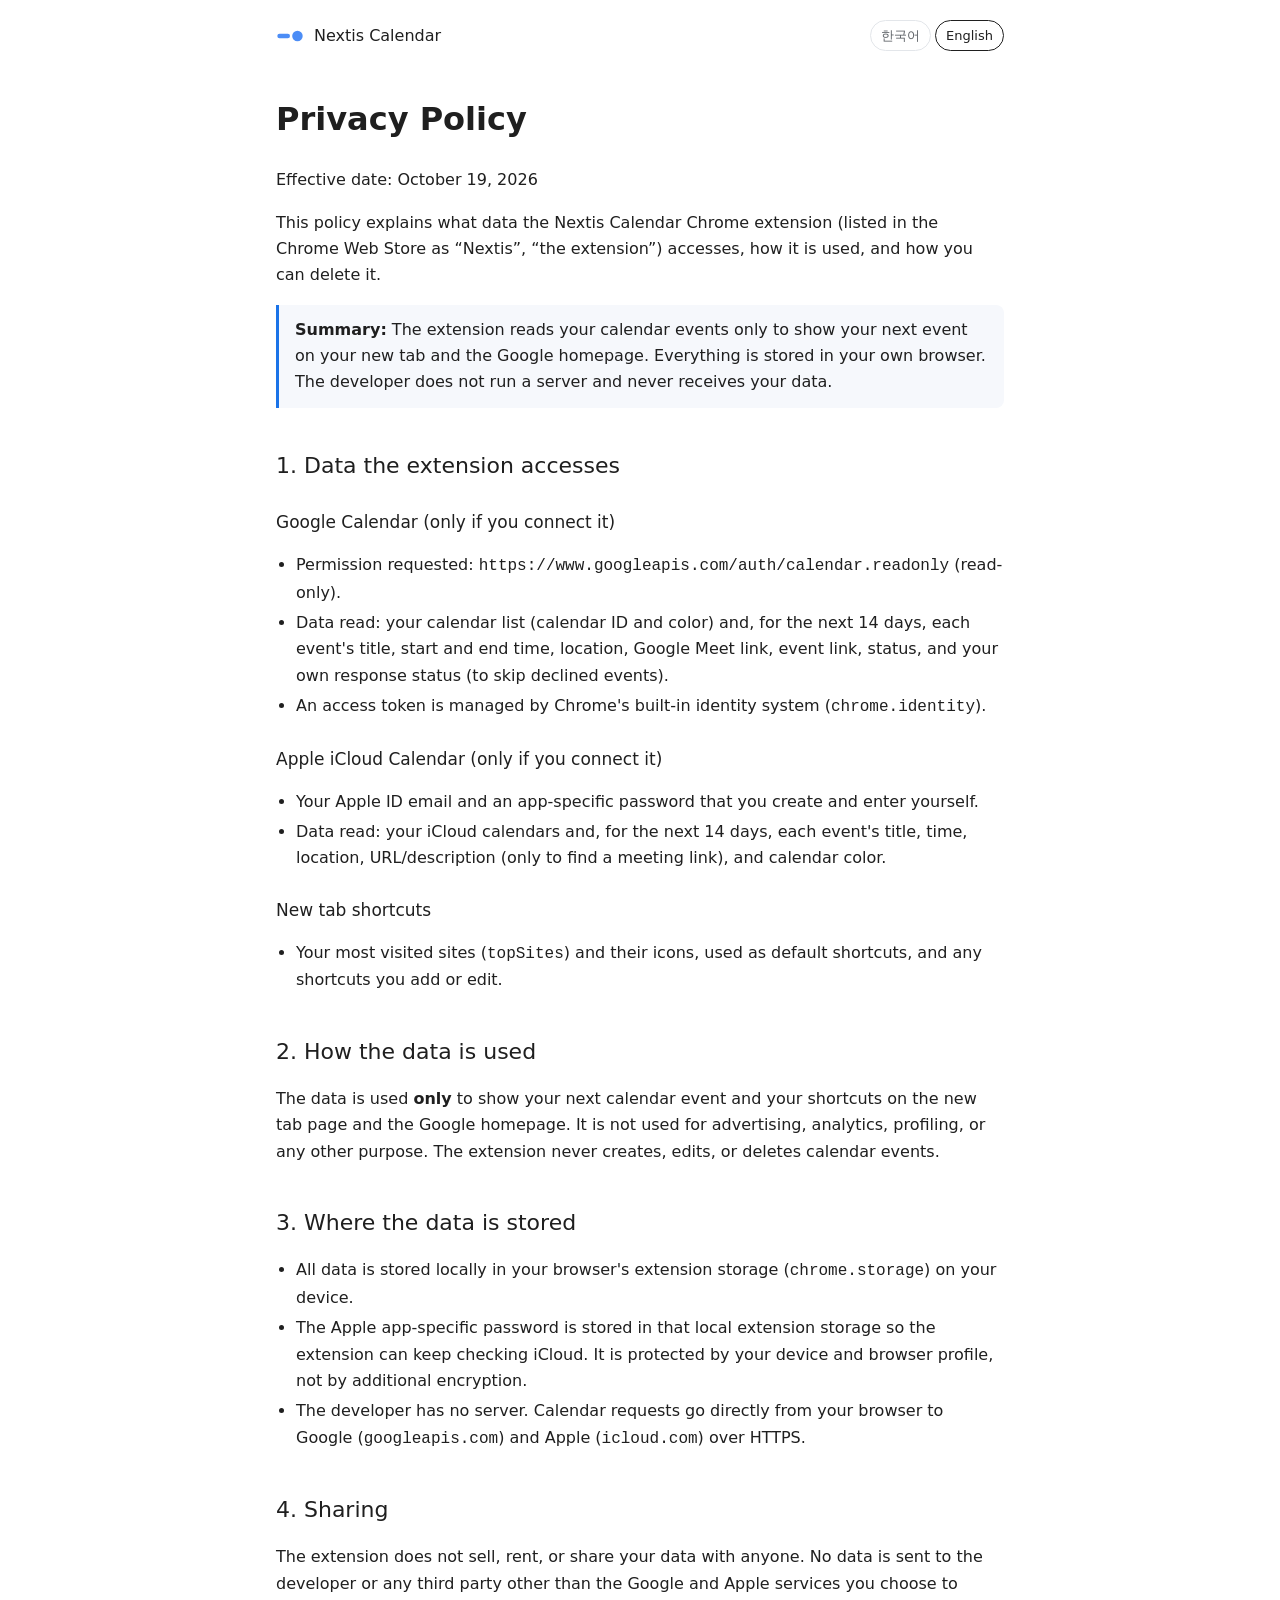
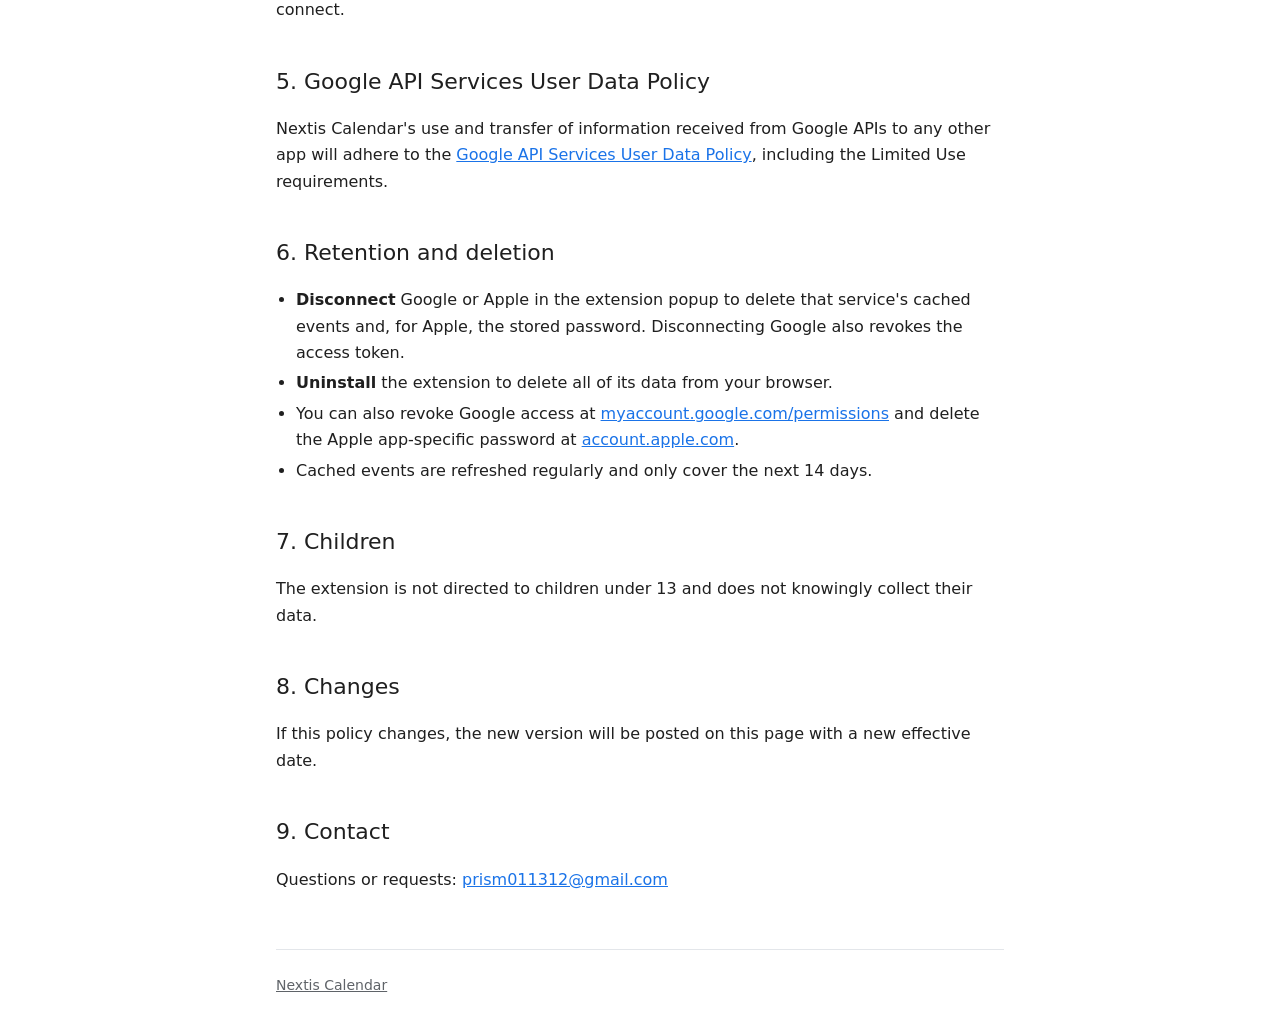
==== privacy.html @ 5a08582a "Add Nextis Calendar homepage and privacy policy Co-Authored-By: Claude Opus 5.5 <noreply@anthropic.c" ====
<!doctype html>
<html lang="en">
<head>
  <meta charset="utf-8">
  <meta name="viewport" content="width=device-width, initial-scale=1">
  <title>Privacy Policy — Nextis Calendar</title>
  <meta name="title-en" content="Privacy Policy — Nextis Calendar">
  <meta name="title-ko" content="개인정보처리방침 — Nextis Calendar">
  <link rel="icon" href="logo.svg">
  <link rel="stylesheet" href="style.css">
</head>
<body>
  <div class="wrap">
    <header class="top">
      <a class="brand" href="./"><img src="logo.svg" alt="">Nextis Calendar</a>
      <div class="lang" role="group" aria-label="Language">
        <button type="button" value="ko">한국어</button>
        <button type="button" value="en">English</button>
      </div>
    </header>

    <!-- English -->
    <main data-lang="en">
      <h1>Privacy Policy</h1>
      <p>Effective date: October 19, 2026</p>
      <p>This policy explains what data the Nextis Calendar Chrome extension (listed in the Chrome Web Store as “Nextis”, “the extension”) accesses, how it is used, and how you can delete it.</p>

      <p class="note"><b>Summary:</b> The extension reads your calendar events only to show your next event on your new tab and the Google homepage. Everything is stored in your own browser. The developer does not run a server and never receives your data.</p>

      <h2>1. Data the extension accesses</h2>
      <h3>Google Calendar (only if you connect it)</h3>
      <ul>
        <li>Permission requested: <code>https://www.googleapis.com/auth/calendar.readonly</code> (read-only).</li>
        <li>Data read: your calendar list (calendar ID and color) and, for the next 14 days, each event's title, start and end time, location, Google Meet link, event link, status, and your own response status (to skip declined events).</li>
        <li>An access token is managed by Chrome's built-in identity system (<code>chrome.identity</code>).</li>
      </ul>
      <h3>Apple iCloud Calendar (only if you connect it)</h3>
      <ul>
        <li>Your Apple ID email and an app-specific password that you create and enter yourself.</li>
        <li>Data read: your iCloud calendars and, for the next 14 days, each event's title, time, location, URL/description (only to find a meeting link), and calendar color.</li>
      </ul>
      <h3>New tab shortcuts</h3>
      <ul>
        <li>Your most visited sites (<code>topSites</code>) and their icons, used as default shortcuts, and any shortcuts you add or edit.</li>
      </ul>

      <h2>2. How the data is used</h2>
      <p>The data is used <b>only</b> to show your next calendar event and your shortcuts on the new tab page and the Google homepage. It is not used for advertising, analytics, profiling, or any other purpose. The extension never creates, edits, or deletes calendar events.</p>

      <h2>3. Where the data is stored</h2>
      <ul>
        <li>All data is stored locally in your browser's extension storage (<code>chrome.storage</code>) on your device.</li>
        <li>The Apple app-specific password is stored in that local extension storage so the extension can keep checking iCloud. It is protected by your device and browser profile, not by additional encryption.</li>
        <li>The developer has no server. Calendar requests go directly from your browser to Google (<code>googleapis.com</code>) and Apple (<code>icloud.com</code>) over HTTPS.</li>
      </ul>

      <h2>4. Sharing</h2>
      <p>The extension does not sell, rent, or share your data with anyone. No data is sent to the developer or any third party other than the Google and Apple services you choose to connect.</p>

      <h2>5. Google API Services User Data Policy</h2>
      <p>Nextis Calendar's use and transfer of information received from Google APIs to any other app will adhere to the <a href="https://developers.google.com/terms/api-services-user-data-policy">Google API Services User Data Policy</a>, including the Limited Use requirements.</p>

      <h2>6. Retention and deletion</h2>
      <ul>
        <li><b>Disconnect</b> Google or Apple in the extension popup to delete that service's cached events and, for Apple, the stored password. Disconnecting Google also revokes the access token.</li>
        <li><b>Uninstall</b> the extension to delete all of its data from your browser.</li>
        <li>You can also revoke Google access at <a href="https://myaccount.google.com/permissions">myaccount.google.com/permissions</a> and delete the Apple app-specific password at <a href="https://account.apple.com/account/manage">account.apple.com</a>.</li>
        <li>Cached events are refreshed regularly and only cover the next 14 days.</li>
      </ul>

      <h2>7. Children</h2>
      <p>The extension is not directed to children under 13 and does not knowingly collect their data.</p>

      <h2>8. Changes</h2>
      <p>If this policy changes, the new version will be posted on this page with a new effective date.</p>

      <h2>9. Contact</h2>
      <p>Questions or requests: <a href="mailto:prism011312@gmail.com">prism011312@gmail.com</a></p>
    </main>

    <!-- 한국어 -->
    <main data-lang="ko">
      <h1>개인정보처리방침</h1>
      <p>시행일: 2026년 10월 19일</p>
      <p>이 방침은 Nextis Calendar 크롬 확장 프로그램(크롬 웹 스토어 이름 “Nextis”, 이하 “확장 프로그램”)이 어떤 데이터에 접근하고, 어떻게 사용하며, 어떻게 삭제할 수 있는지 설명합니다.</p>

      <p class="note"><b>요약:</b> 확장 프로그램은 새 탭과 구글 첫 화면에 다음 일정을 보여주기 위해서만 캘린더 일정을 읽습니다. 모든 데이터는 사용자의 브라우저 안에 저장됩니다. 개발자는 서버를 운영하지 않으며 사용자의 데이터를 받지 않습니다.</p>

      <h2>1. 접근하는 데이터</h2>
      <h3>Google 캘린더 (연결한 경우에만)</h3>
      <ul>
        <li>요청 권한: <code>https://www.googleapis.com/auth/calendar.readonly</code> (읽기 전용)</li>
        <li>읽는 데이터: 캘린더 목록(캘린더 ID와 색상), 그리고 앞으로 14일 동안의 일정별 제목, 시작·종료 시간, 장소, Google Meet 링크, 일정 링크, 상태, 본인의 참석 응답(거절한 일정을 빼기 위해)</li>
        <li>접근 토큰은 크롬에 내장된 계정 기능(<code>chrome.identity</code>)이 관리합니다.</li>
      </ul>
      <h3>Apple iCloud 캘린더 (연결한 경우에만)</h3>
      <ul>
        <li>사용자가 직접 만들어 입력한 Apple ID 이메일과 앱 전용 암호</li>
        <li>읽는 데이터: iCloud 캘린더 목록, 그리고 앞으로 14일 동안의 일정별 제목, 시간, 장소, URL·설명(회의 링크를 찾기 위해서만), 캘린더 색상</li>
      </ul>
      <h3>새 탭 바로가기</h3>
      <ul>
        <li>기본 바로가기로 쓰는 자주 방문한 사이트(<code>topSites</code>)와 그 아이콘, 그리고 사용자가 추가·수정한 바로가기</li>
      </ul>

      <h2>2. 데이터 사용 목적</h2>
      <p>데이터는 새 탭과 구글 첫 화면에 다음 일정과 바로가기를 보여주는 데<b>만</b> 사용됩니다. 광고, 분석, 프로파일링 등 다른 목적으로는 사용하지 않습니다. 확장 프로그램은 캘린더 일정을 만들거나 고치거나 지우지 않습니다.</p>

      <h2>3. 저장 위치</h2>
      <ul>
        <li>모든 데이터는 사용자 기기의 브라우저 확장 프로그램 저장소(<code>chrome.storage</code>)에만 저장됩니다.</li>
        <li>Apple 앱 전용 암호는 iCloud를 계속 확인하기 위해 이 저장소에 보관됩니다. 기기와 브라우저 프로필의 보호를 받으며, 별도로 추가 암호화하지는 않습니다.</li>
        <li>개발자는 서버를 운영하지 않습니다. 캘린더 요청은 사용자 브라우저에서 Google(<code>googleapis.com</code>)과 Apple(<code>icloud.com</code>)로 HTTPS를 통해 직접 전송됩니다.</li>
      </ul>

      <h2>4. 제3자 제공</h2>
      <p>확장 프로그램은 사용자의 데이터를 판매·대여·공유하지 않습니다. 사용자가 직접 연결한 Google, Apple 서비스 외에는 개발자를 포함한 누구에게도 데이터를 보내지 않습니다.</p>

      <h2>5. Google API 서비스 사용자 데이터 정책</h2>
      <p>Nextis Calendar가 Google API로부터 받은 정보를 사용하고 다른 앱으로 전송하는 것은 제한적 사용(Limited Use) 요구사항을 포함한 <a href="https://developers.google.com/terms/api-services-user-data-policy">Google API 서비스 사용자 데이터 정책</a>을 준수합니다.</p>

      <h2>6. 보관 기간과 삭제</h2>
      <ul>
        <li>확장 프로그램 팝업에서 Google 또는 Apple <b>연결 해제</b>를 누르면 해당 서비스의 저장된 일정과(Apple의 경우) 저장된 암호가 삭제됩니다. Google 연결 해제 시 접근 토큰도 폐기됩니다.</li>
        <li>확장 프로그램을 <b>삭제</b>하면 브라우저에 저장된 모든 데이터가 지워집니다.</li>
        <li><a href="https://myaccount.google.com/permissions">myaccount.google.com/permissions</a>에서 Google 접근 권한을, <a href="https://account.apple.com/account/manage">account.apple.com</a>에서 Apple 앱 전용 암호를 직접 폐기할 수도 있습니다.</li>
        <li>저장된 일정은 주기적으로 갱신되며 앞으로 14일치만 보관합니다.</li>
      </ul>

      <h2>7. 아동</h2>
      <p>확장 프로그램은 만 13세 미만 아동을 대상으로 하지 않으며, 아동의 데이터를 알면서 수집하지 않습니다.</p>

      <h2>8. 변경</h2>
      <p>방침이 바뀌면 이 페이지에 새 시행일과 함께 게시합니다.</p>

      <h2>9. 문의</h2>
      <p>문의 및 요청: <a href="mailto:prism011312@gmail.com">prism011312@gmail.com</a></p>
    </main>

    <footer>
      <a href="./">Nextis Calendar</a>
    </footer>
  </div>
  <script src="lang.js"></script>
</body>
</html>
---- style.css ----
:root {
  --fg: #1f1f1f;
  --muted: #5f6368;
  --bg: #ffffff;
  --card: #f6f8fc;
  --line: #e3e6ea;
  --accent: #1a73e8;
  --dot: #4c8df6;
  color-scheme: light;
}
@media (prefers-color-scheme: dark) {
  :root {
    --fg: #e8eaed;
    --muted: #9aa0a6;
    --bg: #17181b;
    --card: #202124;
    --line: #34363a;
    --accent: #8ab4f8;
    color-scheme: dark;
  }
}

* { box-sizing: border-box; }

body {
  margin: 0;
  background: var(--bg);
  color: var(--fg);
  font: 16px/1.65 "Google Sans", Roboto, "Apple SD Gothic Neo", "Malgun Gothic", system-ui, sans-serif;
  word-break: keep-all;
}

a { color: var(--accent); }

.wrap {
  max-width: 760px;
  margin: 0 auto;
  padding: 0 16px;
}

header.top {
  display: flex;
  align-items: center;
  justify-content: space-between;
  gap: 12px;
  padding: 20px 0;
}
.brand {
  display: flex;
  align-items: center;
  gap: 10px;
  color: var(--fg);
  text-decoration: none;
  font-weight: 500;
}
.brand img { width: 28px; height: 28px; }

.lang {
  display: flex;
  gap: 4px;
}
.lang button {
  padding: 4px 10px;
  border: 1px solid var(--line);
  border-radius: 999px;
  background: transparent;
  color: var(--muted);
  font: inherit;
  font-size: 13px;
  cursor: pointer;
}
.lang button[aria-pressed="true"] { color: var(--fg); border-color: var(--fg); }

/* JS가 없으면 두 언어 모두 보이고, 있으면 고른 언어만 보인다 */
html.js [data-lang]:not(.active) { display: none; }

.hero { padding: 48px 0 32px; }
.hero h1 { margin: 0 0 8px; font-size: 40px; font-weight: 500; line-height: 1.2; }
.hero p { margin: 0; font-size: 18px; color: var(--muted); }

.demo {
  margin: 32px 0 8px;
  padding: 40px 16px;
  border: 1px solid var(--line);
  border-radius: 16px;
  background: var(--card);
  text-align: center;
}
.demo .label { color: #e8336d; font-size: 14px; font-weight: 500; }
.demo .title { font-size: 32px; line-height: 1.25; margin: 4px 0; }
.demo .meta { color: var(--muted); font-size: 14px; }

h2 { margin: 40px 0 12px; font-size: 22px; font-weight: 500; }
h3 { margin: 24px 0 8px; font-size: 17px; font-weight: 500; }
ul { padding-left: 20px; }
li { margin: 4px 0; }

.cta {
  display: inline-block;
  margin-top: 20px;
  padding: 10px 20px;
  border-radius: 999px;
  background: var(--accent);
  color: var(--bg);
  text-decoration: none;
  font-weight: 500;
}

.note {
  padding: 12px 16px;
  border-left: 3px solid var(--accent);
  background: var(--card);
  border-radius: 0 8px 8px 0;
}

footer {
  margin: 56px 0 0;
  padding: 24px 0 40px;
  border-top: 1px solid var(--line);
  color: var(--muted);
  font-size: 14px;
}
footer a { color: inherit; }

@media (max-width: 600px) {
  .hero h1 { font-size: 30px; }
  .demo .title { font-size: 24px; }
}
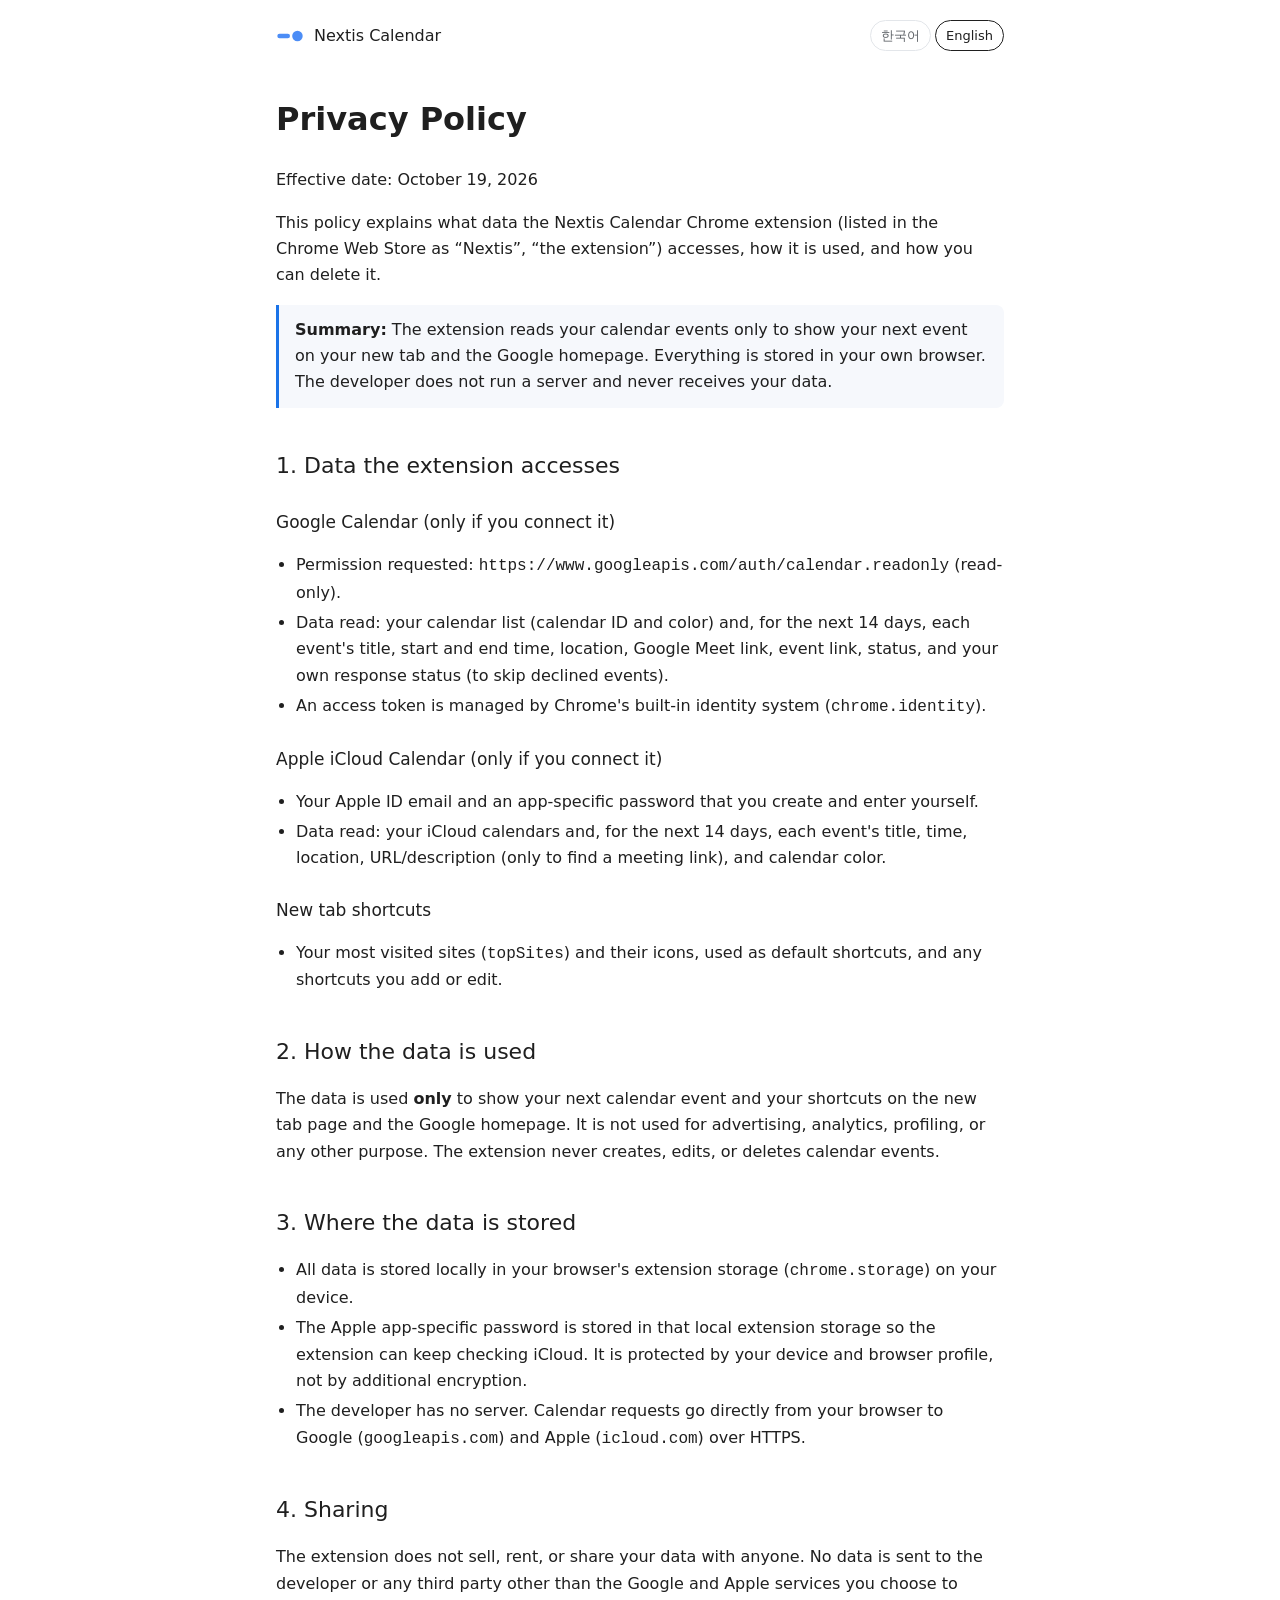
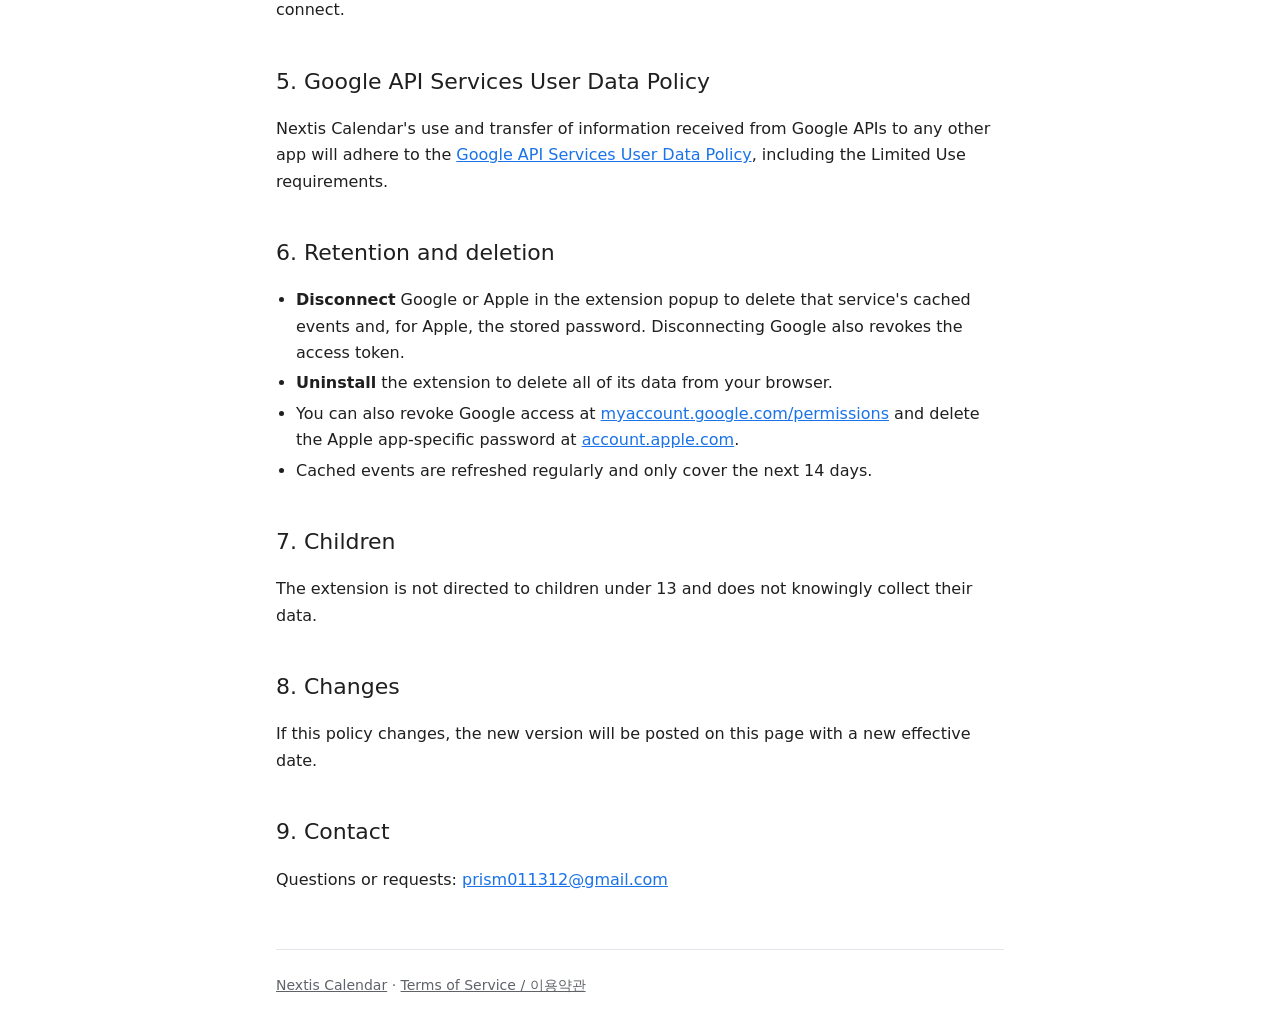
==== commit 106b7ffa: "Add Terms of Service page (ko/en) and link it Co-Authored-By: Claude Opus 5.5 <noreply@anthropic.com" ====
--- a/privacy.html
+++ b/privacy.html
@@ -138,7 +138,7 @@
     </main>
 
     <footer>
-      <a href="./">Nextis Calendar</a>
+      <a href="./">Nextis Calendar</a> · <a href="terms.html">Terms of Service / 이용약관</a>
     </footer>
   </div>
   <script src="lang.js"></script>
--- a/style.css
+++ b/style.css
@@ -78,17 +78,16 @@
 .hero h1 { margin: 0 0 8px; font-size: 40px; font-weight: 500; line-height: 1.2; }
 .hero p { margin: 0; font-size: 18px; color: var(--muted); }
 
-.demo {
-  margin: 32px 0 8px;
-  padding: 40px 16px;
+.shot { margin: 32px 0 8px; }
+.shot img {
+  display: block;
+  width: 100%;
+  height: auto;
   border: 1px solid var(--line);
-  border-radius: 16px;
-  background: var(--card);
-  text-align: center;
+  border-radius: 12px;
+  box-shadow: 0 8px 32px rgba(0, 0, 0, 0.08);
 }
-.demo .label { color: #e8336d; font-size: 14px; font-weight: 500; }
-.demo .title { font-size: 32px; line-height: 1.25; margin: 4px 0; }
-.demo .meta { color: var(--muted); font-size: 14px; }
+.shot figcaption { margin-top: 10px; text-align: center; color: var(--muted); font-size: 14px; }
 
 h2 { margin: 40px 0 12px; font-size: 22px; font-weight: 500; }
 h3 { margin: 24px 0 8px; font-size: 17px; font-weight: 500; }
@@ -124,5 +123,4 @@
 
 @media (max-width: 600px) {
   .hero h1 { font-size: 30px; }
-  .demo .title { font-size: 24px; }
 }
